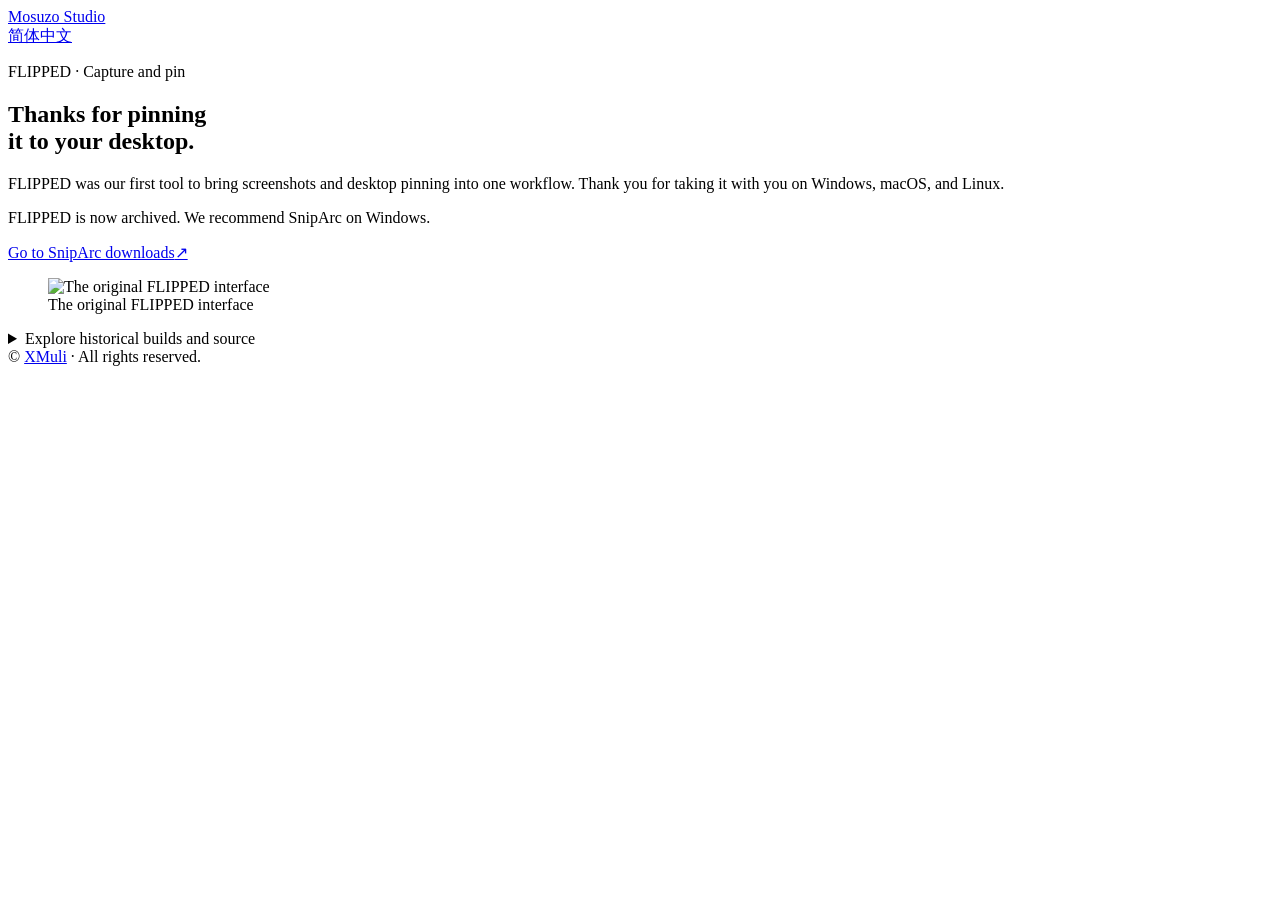
==== docs/en/index.html @ db8bcf35 "Set Chinese as the default website language" ====
<!doctype html>
<html lang="en">
<head>
  <meta charset="utf-8">
  <meta name="viewport" content="width=device-width, initial-scale=1">
  <meta name="description" content="FLIPPED was our first tool to bring screenshots and desktop pinning into one workflow. Thank you for taking it with you on Windows, macOS, and Linux.">
  <title>FLIPPED farewell · Mosuzo Studio</title>
  <link rel="stylesheet" href="farewell.css">
  <link rel="canonical" href="https://flipped.xmuli.tech/en/">
  <link rel="alternate" hreflang="zh-CN" href="https://flipped.xmuli.tech/">
</head>
<body class="legacy flipped">
<header class="top wrap">
  <a class="wordmark" href="index.html"><span class="logo-mark" aria-hidden="true"></span>Mosuzo Studio</a>
  <nav aria-label="Page navigation"><a class="language" href="../index.html" lang="zh-CN">简体中文</a></nav>
</header>
<main class="wrap">
  <section class="legacy-hero">
    <div class="hero-copy">
      <p class="eyebrow"><span></span>FLIPPED · Capture and pin</p>
      <h1>Thanks for pinning<br>it to your desktop.</h1>
      <p class="lead">FLIPPED was our first tool to bring screenshots and desktop pinning into one workflow. Thank you for taking it with you on Windows, macOS, and Linux.</p>
      <p class="follow">FLIPPED is now archived. We recommend SnipArc on Windows.</p>
      <div class="actions"><a class="button" href="https://sniparc.mosuzo.com/download">Go to SnipArc downloads<span aria-hidden="true">↗</span></a></div>
    </div>
    <figure class="art flipped-art"><div class="photo-frame"><img src="farewell-assets/flipped.webp" alt="The original FLIPPED interface" width="920" height="518"></div><figcaption>The original FLIPPED interface</figcaption></figure>
  </section>
  <details class="archive-links">
    <summary>Explore historical builds and source</summary>
    <p>If you use macOS or Linux, look for a compatible historical build on the original project’s release page.</p>
    <div><a href="https://github.com/SunnyCapturer/FlippedPages/releases">Historical releases<span aria-hidden="true">↗</span></a><a href="https://github.com/SunnyCapturer/FLIPPED">Source<span aria-hidden="true">↗</span></a><a href="index-legacy.html">Archived website<span aria-hidden="true">↗</span></a></div>
  </details>
</main>
<footer class="footer wrap"><span>© <a href="https://github.com/XMuli">XMuli</a> · All rights reserved.</span></footer>
</body>
</html>
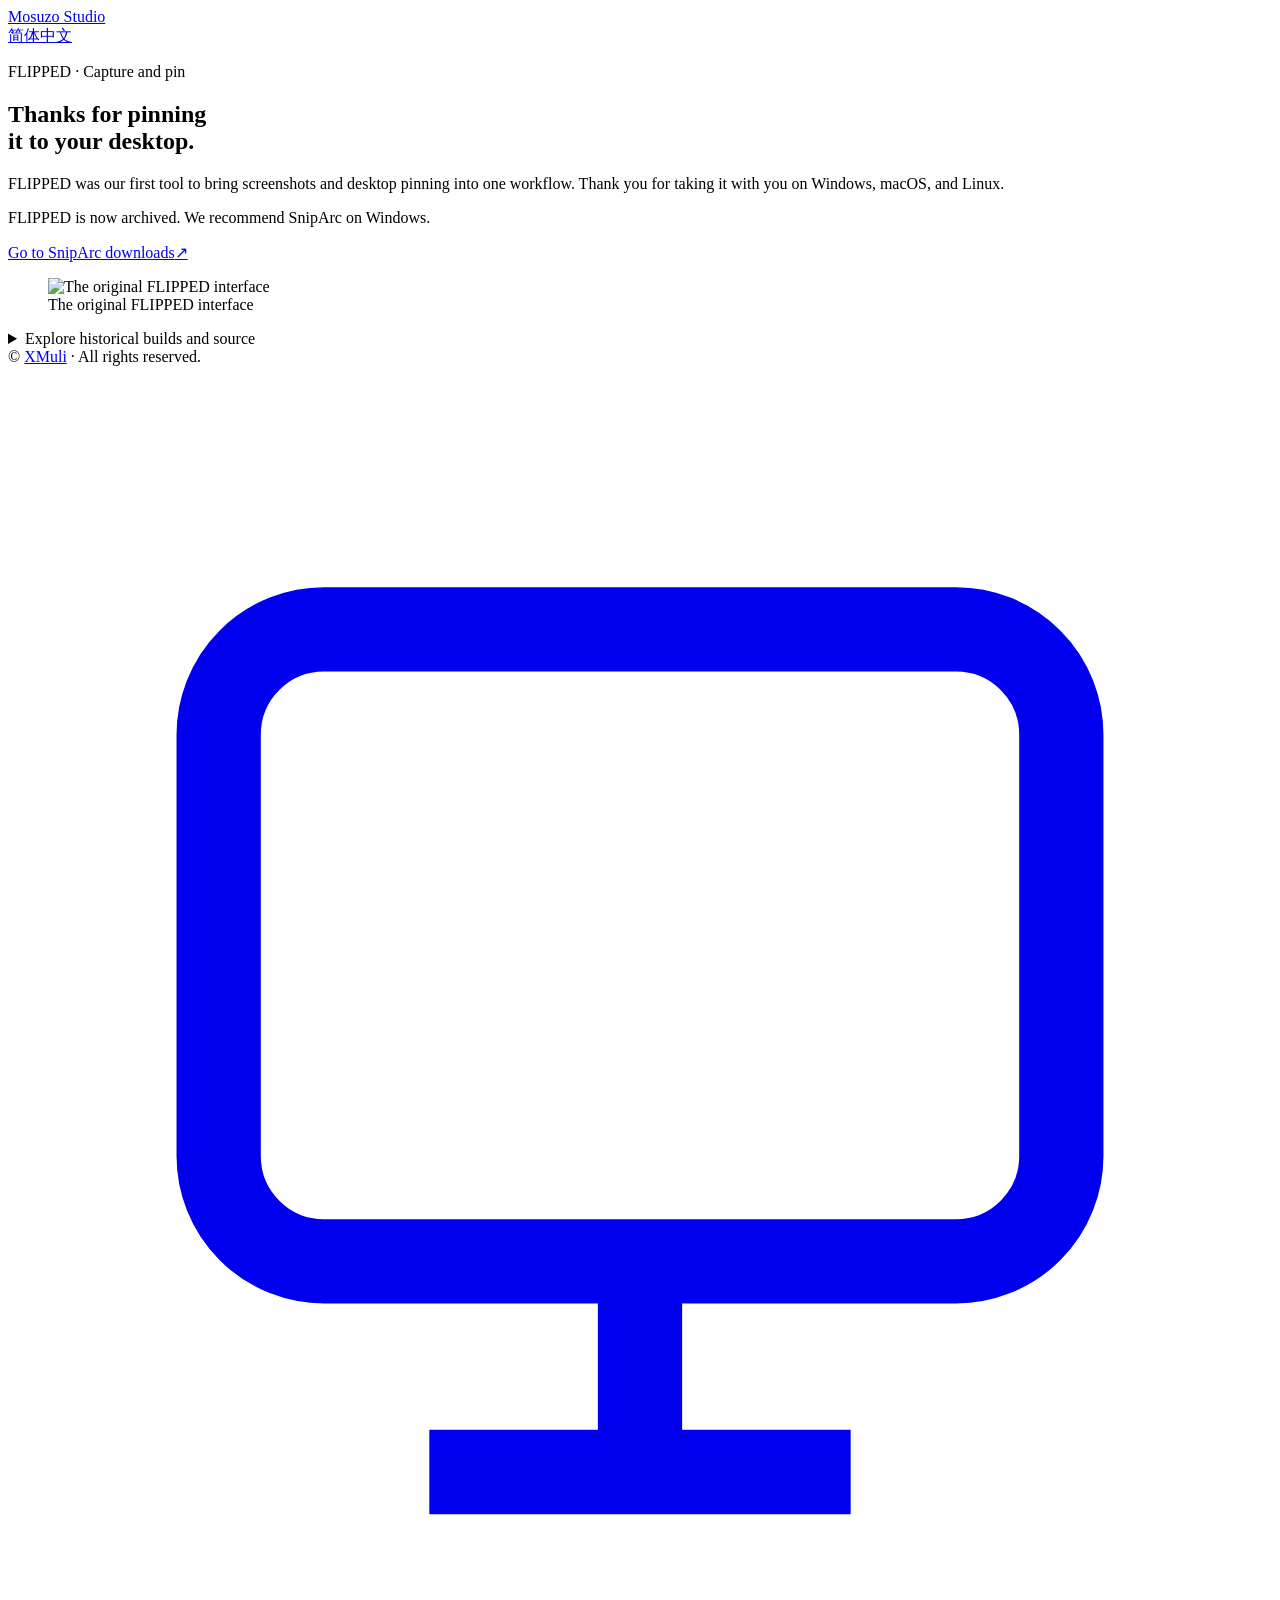
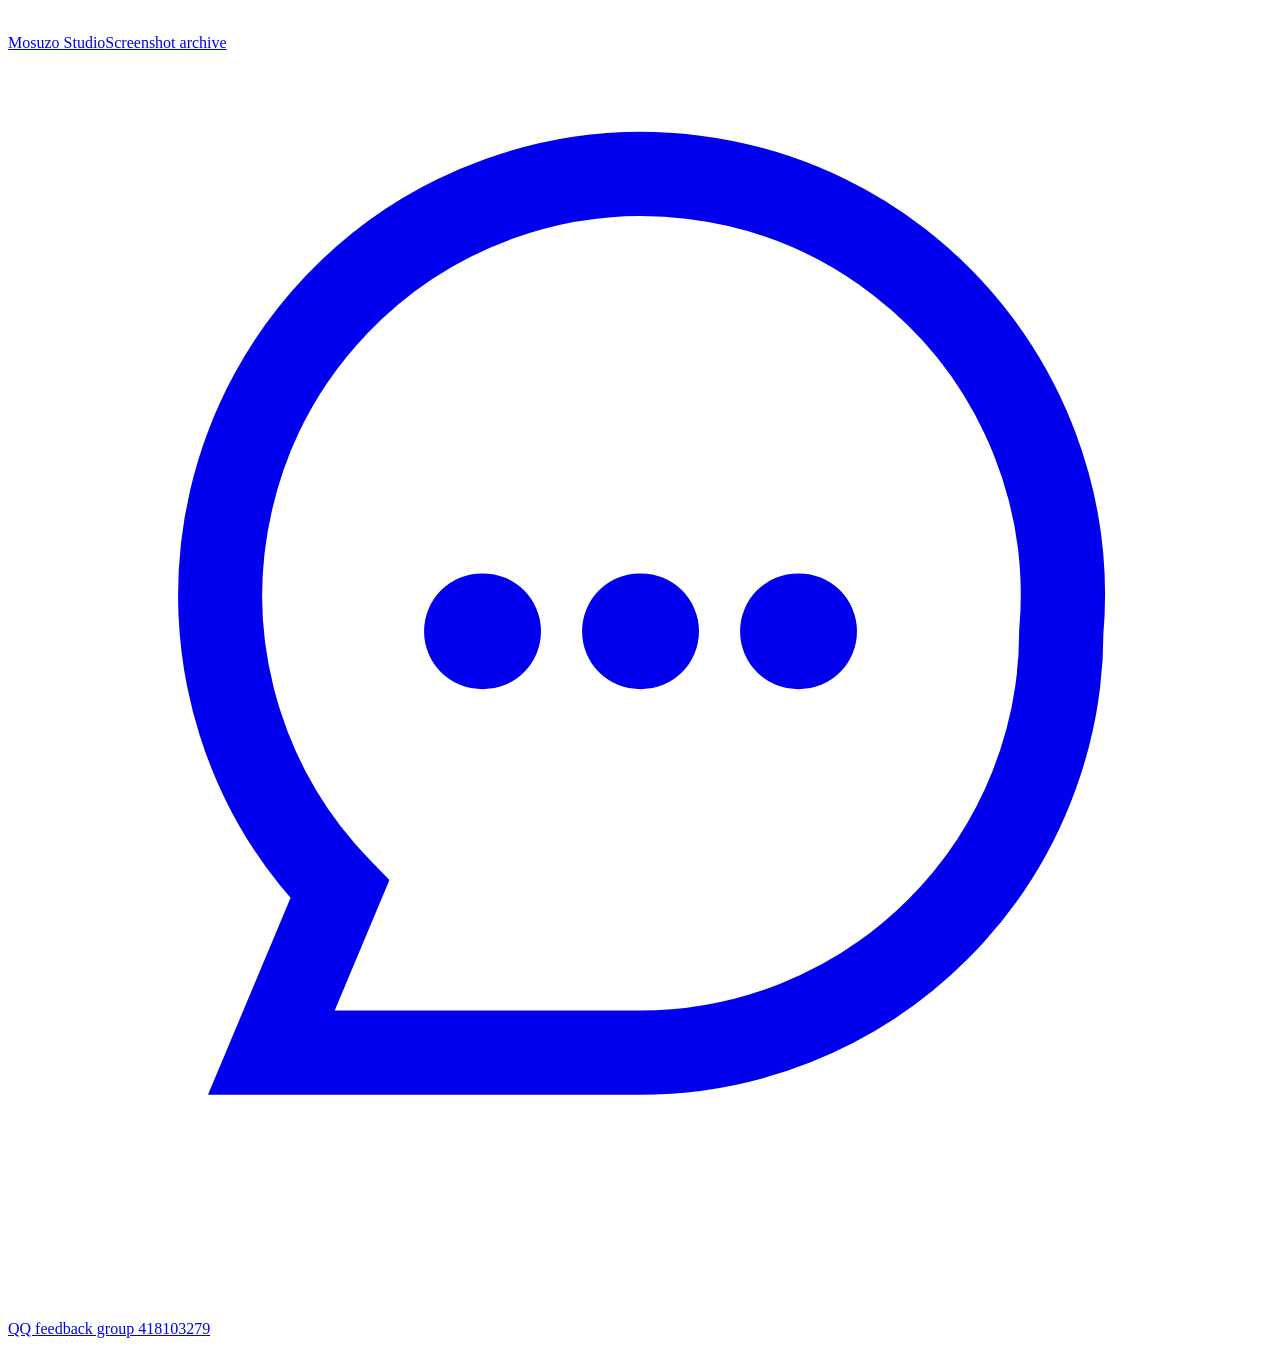
==== commit c45c5a81: "Add archive and feedback links to the website footer" ====
--- a/docs/en/index.html
+++ b/docs/en/index.html
@@ -31,6 +31,6 @@
     <div><a href="https://github.com/SunnyCapturer/FlippedPages/releases">Historical releases<span aria-hidden="true">↗</span></a><a href="https://github.com/SunnyCapturer/FLIPPED">Source<span aria-hidden="true">↗</span></a><a href="index-legacy.html">Archived website<span aria-hidden="true">↗</span></a></div>
   </details>
 </main>
-<footer class="footer wrap"><span>© <a href="https://github.com/XMuli">XMuli</a> · All rights reserved.</span></footer>
+<footer class="footer wrap"><span>© <a href="https://github.com/XMuli">XMuli</a> · All rights reserved.</span><nav class="site-contacts" aria-label="Contacts"><a href="https://mosuzo.com/"><svg class="contact-icon" viewBox="0 0 24 24" fill="none" stroke="currentColor" stroke-width="1.6" aria-hidden="true"><rect x="4" y="5" width="16" height="12" rx="2"/><path d="M8 21h8m-4-4v4"/></svg>Mosuzo Studio</a><a href="https://screenshot-archive.xmuli.tech/">Screenshot archive</a><a href="https://qm.qq.com/q/ff0xkauRdm"><svg class="contact-icon" viewBox="0 0 24 24" fill="none" stroke="currentColor" stroke-width="1.6" aria-hidden="true"><path d="M20 11a8 8 0 0 1-8 8H5l1.3-3.1A8 8 0 1 1 20 11Z"/><path d="M9 11h.02m2.98 0h.02m2.98 0h.02" stroke-width="2.2" stroke-linecap="round"/></svg>QQ feedback group 418103279</a></nav></footer>
 </body>
 </html>
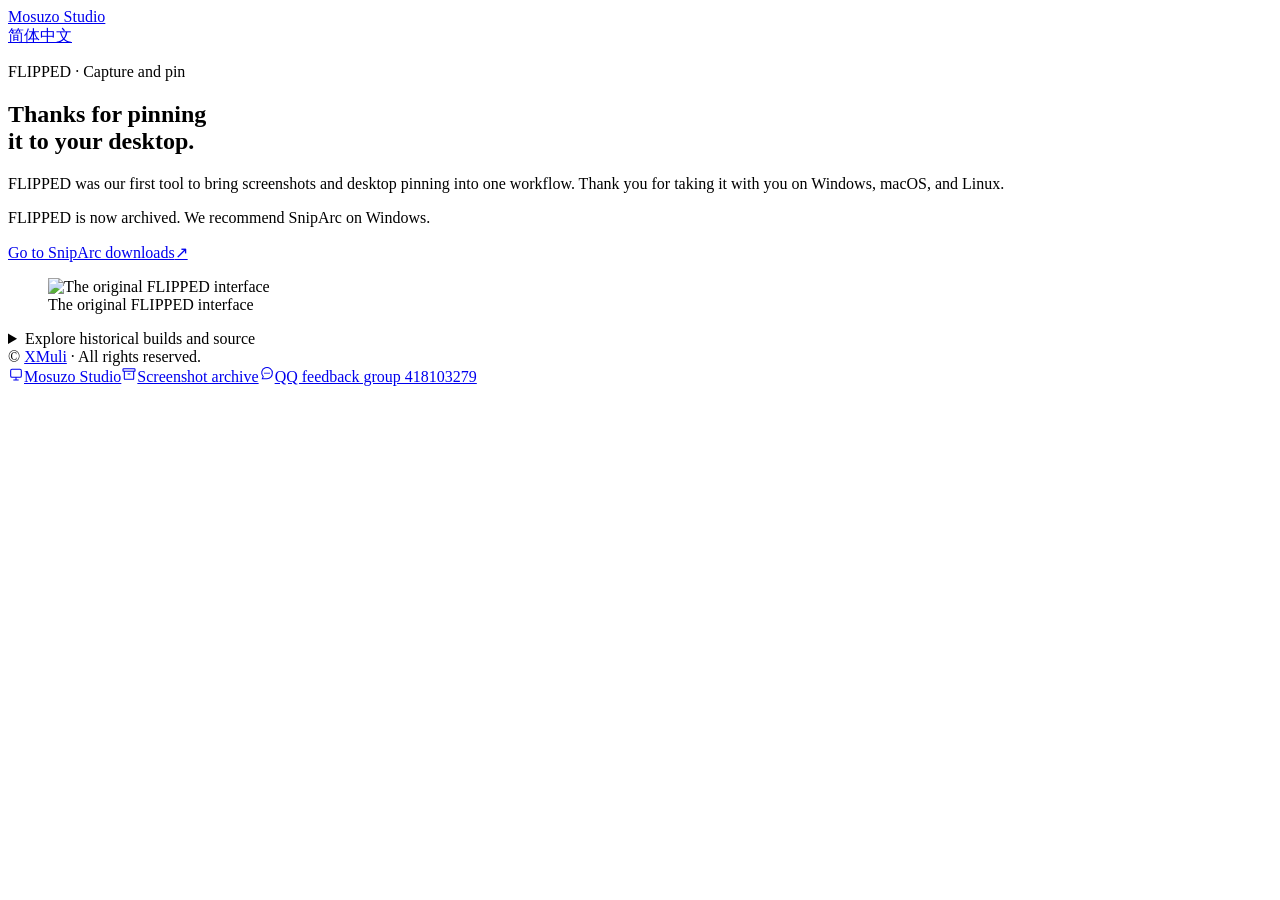
==== commit 1712a2fb: "Fix footer contact layout and refresh cached styles Add intrinsic SVG sizes, align the footer links " ====
--- a/docs/en/index.html
+++ b/docs/en/index.html
@@ -5,7 +5,7 @@
   <meta name="viewport" content="width=device-width, initial-scale=1">
   <meta name="description" content="FLIPPED was our first tool to bring screenshots and desktop pinning into one workflow. Thank you for taking it with you on Windows, macOS, and Linux.">
   <title>FLIPPED farewell · Mosuzo Studio</title>
-  <link rel="stylesheet" href="farewell.css">
+  <link rel="stylesheet" href="farewell.css?v=20261127">
   <link rel="canonical" href="https://flipped.xmuli.tech/en/">
   <link rel="alternate" hreflang="zh-CN" href="https://flipped.xmuli.tech/">
 </head>
@@ -31,6 +31,6 @@
     <div><a href="https://github.com/SunnyCapturer/FlippedPages/releases">Historical releases<span aria-hidden="true">↗</span></a><a href="https://github.com/SunnyCapturer/FLIPPED">Source<span aria-hidden="true">↗</span></a><a href="index-legacy.html">Archived website<span aria-hidden="true">↗</span></a></div>
   </details>
 </main>
-<footer class="footer wrap"><span>© <a href="https://github.com/XMuli">XMuli</a> · All rights reserved.</span><nav class="site-contacts" aria-label="Contacts"><a href="https://mosuzo.com/"><svg class="contact-icon" viewBox="0 0 24 24" fill="none" stroke="currentColor" stroke-width="1.6" aria-hidden="true"><rect x="4" y="5" width="16" height="12" rx="2"/><path d="M8 21h8m-4-4v4"/></svg>Mosuzo Studio</a><a href="https://screenshot-archive.xmuli.tech/">Screenshot archive</a><a href="https://qm.qq.com/q/ff0xkauRdm"><svg class="contact-icon" viewBox="0 0 24 24" fill="none" stroke="currentColor" stroke-width="1.6" aria-hidden="true"><path d="M20 11a8 8 0 0 1-8 8H5l1.3-3.1A8 8 0 1 1 20 11Z"/><path d="M9 11h.02m2.98 0h.02m2.98 0h.02" stroke-width="2.2" stroke-linecap="round"/></svg>QQ feedback group 418103279</a></nav></footer>
+<footer class="footer wrap"><span>© <a href="https://github.com/XMuli">XMuli</a> · All rights reserved.</span><nav class="site-contacts" aria-label="Contacts"><a href="https://mosuzo.com/"><svg class="contact-icon" width="16" height="16" viewBox="0 0 24 24" fill="none" stroke="currentColor" stroke-width="1.6" aria-hidden="true"><rect x="4" y="5" width="16" height="12" rx="2"/><path d="M8 21h8m-4-4v4"/></svg>Mosuzo Studio</a><a href="https://screenshot-archive.xmuli.tech/"><svg class="contact-icon" width="16" height="16" viewBox="0 0 24 24" fill="none" stroke="currentColor" stroke-width="1.6" aria-hidden="true"><rect x="3" y="4" width="18" height="4" rx="1"/><path d="M5 8v11a1 1 0 0 0 1 1h12a1 1 0 0 0 1-1V8"/><path d="M10 12h4"/></svg>Screenshot archive</a><a href="https://qm.qq.com/q/ff0xkauRdm"><svg class="contact-icon" width="16" height="16" viewBox="0 0 24 24" fill="none" stroke="currentColor" stroke-width="1.6" aria-hidden="true"><path d="M20 11a8 8 0 0 1-8 8H5l1.3-3.1A8 8 0 1 1 20 11Z"/><path d="M9 11h.02m2.98 0h.02m2.98 0h.02" stroke-width="2.2" stroke-linecap="round"/></svg>QQ feedback group 418103279</a></nav></footer>
 </body>
 </html>
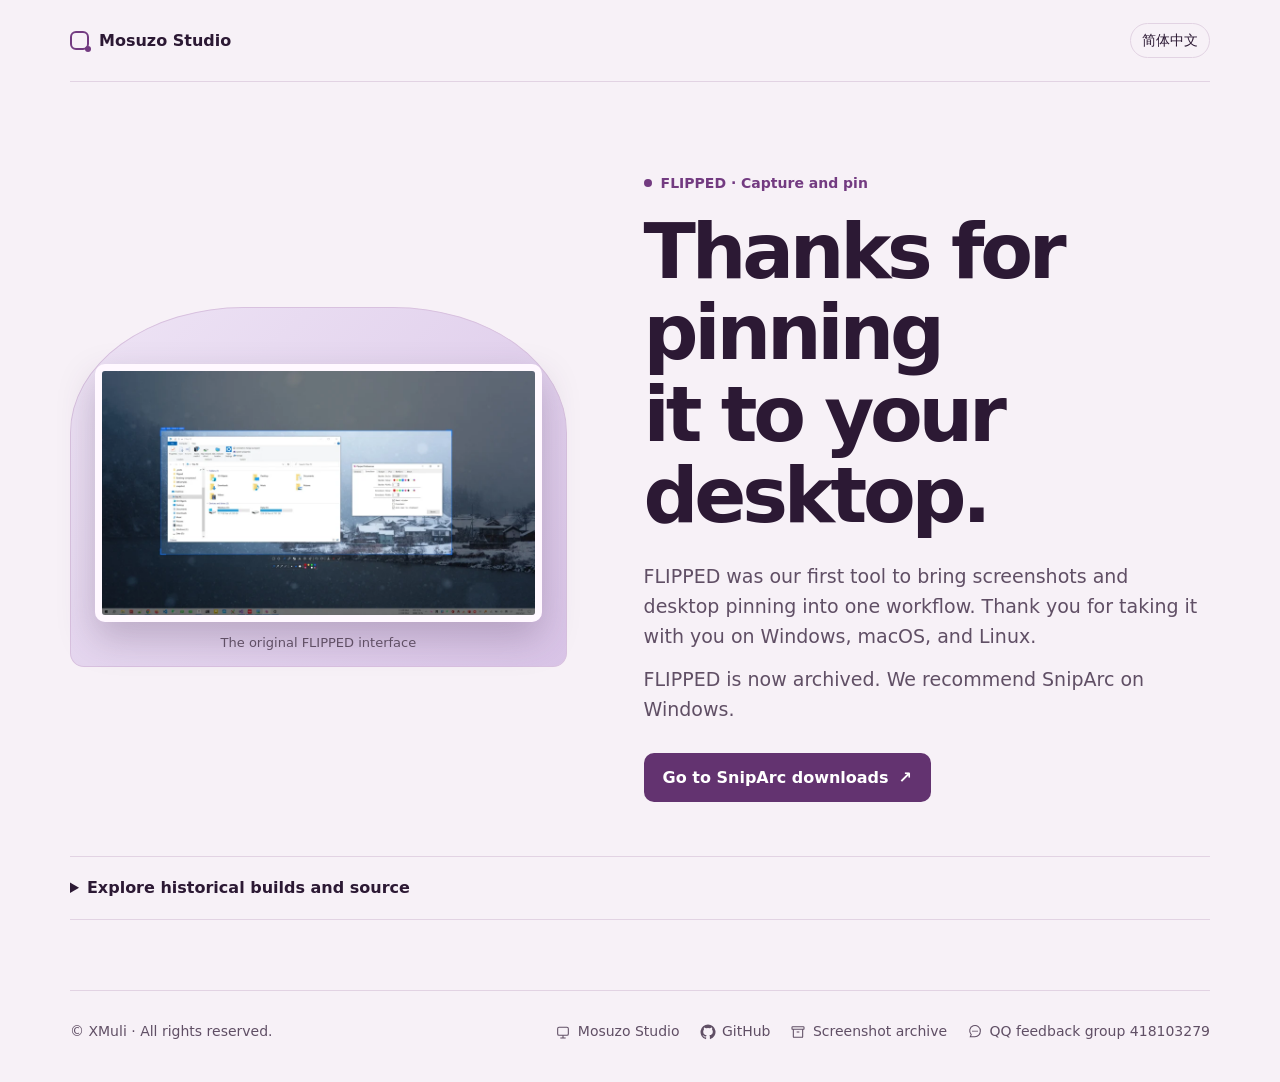
==== commit 62f2fd62: "Refresh bilingual README and footer contacts Rewrite the READMEs with a project screenshot and logo " ====
--- a/docs/en/index.html
+++ b/docs/en/index.html
@@ -5,7 +5,7 @@
   <meta name="viewport" content="width=device-width, initial-scale=1">
   <meta name="description" content="FLIPPED was our first tool to bring screenshots and desktop pinning into one workflow. Thank you for taking it with you on Windows, macOS, and Linux.">
   <title>FLIPPED farewell · Mosuzo Studio</title>
-  <link rel="stylesheet" href="farewell.css?v=20261127">
+  <link rel="stylesheet" href="../farewell.css?v=20261127">
   <link rel="canonical" href="https://flipped.xmuli.tech/en/">
   <link rel="alternate" hreflang="zh-CN" href="https://flipped.xmuli.tech/">
 </head>
@@ -23,7 +23,7 @@
       <p class="follow">FLIPPED is now archived. We recommend SnipArc on Windows.</p>
       <div class="actions"><a class="button" href="https://sniparc.mosuzo.com/download">Go to SnipArc downloads<span aria-hidden="true">↗</span></a></div>
     </div>
-    <figure class="art flipped-art"><div class="photo-frame"><img src="farewell-assets/flipped.webp" alt="The original FLIPPED interface" width="920" height="518"></div><figcaption>The original FLIPPED interface</figcaption></figure>
+    <figure class="art flipped-art"><div class="photo-frame"><img src="../farewell-assets/flipped.webp" alt="The original FLIPPED interface" width="920" height="518"></div><figcaption>The original FLIPPED interface</figcaption></figure>
   </section>
   <details class="archive-links">
     <summary>Explore historical builds and source</summary>
@@ -31,6 +31,6 @@
     <div><a href="https://github.com/SunnyCapturer/FlippedPages/releases">Historical releases<span aria-hidden="true">↗</span></a><a href="https://github.com/SunnyCapturer/FLIPPED">Source<span aria-hidden="true">↗</span></a><a href="index-legacy.html">Archived website<span aria-hidden="true">↗</span></a></div>
   </details>
 </main>
-<footer class="footer wrap"><span>© <a href="https://github.com/XMuli">XMuli</a> · All rights reserved.</span><nav class="site-contacts" aria-label="Contacts"><a href="https://mosuzo.com/"><svg class="contact-icon" width="16" height="16" viewBox="0 0 24 24" fill="none" stroke="currentColor" stroke-width="1.6" aria-hidden="true"><rect x="4" y="5" width="16" height="12" rx="2"/><path d="M8 21h8m-4-4v4"/></svg>Mosuzo Studio</a><a href="https://screenshot-archive.xmuli.tech/"><svg class="contact-icon" width="16" height="16" viewBox="0 0 24 24" fill="none" stroke="currentColor" stroke-width="1.6" aria-hidden="true"><rect x="3" y="4" width="18" height="4" rx="1"/><path d="M5 8v11a1 1 0 0 0 1 1h12a1 1 0 0 0 1-1V8"/><path d="M10 12h4"/></svg>Screenshot archive</a><a href="https://qm.qq.com/q/ff0xkauRdm"><svg class="contact-icon" width="16" height="16" viewBox="0 0 24 24" fill="none" stroke="currentColor" stroke-width="1.6" aria-hidden="true"><path d="M20 11a8 8 0 0 1-8 8H5l1.3-3.1A8 8 0 1 1 20 11Z"/><path d="M9 11h.02m2.98 0h.02m2.98 0h.02" stroke-width="2.2" stroke-linecap="round"/></svg>QQ feedback group 418103279</a></nav></footer>
+<footer class="footer wrap"><span>© <a href="https://github.com/XMuli">XMuli</a> · All rights reserved.</span><nav class="site-contacts" aria-label="Contacts"><a href="https://mosuzo.com/"><svg class="contact-icon" width="16" height="16" viewBox="0 0 24 24" fill="none" stroke="currentColor" stroke-width="1.6" aria-hidden="true"><rect x="4" y="5" width="16" height="12" rx="2"/><path d="M8 21h8m-4-4v4"/></svg>Mosuzo Studio</a><a href="https://github.com/XMuli"><svg class="contact-icon" width="16" height="16" viewBox="0 0 24 24" fill="currentColor" aria-hidden="true"><path d="M12 .75a11.25 11.25 0 0 0-3.56 21.92c.56.1.77-.24.77-.54v-2.1c-3.13.68-3.79-1.33-3.79-1.33-.51-1.3-1.25-1.64-1.25-1.64-1.02-.7.08-.69.08-.69 1.13.08 1.72 1.16 1.72 1.16 1 1.72 2.64 1.22 3.28.93.1-.73.39-1.22.71-1.5-2.5-.29-5.13-1.25-5.13-5.57 0-1.23.44-2.24 1.16-3.03-.12-.28-.5-1.43.11-2.98 0 0 .95-.31 3.1 1.16a10.76 10.76 0 0 1 5.64 0c2.15-1.47 3.1-1.16 3.1-1.16.61 1.55.23 2.7.11 2.98.72.79 1.16 1.8 1.16 3.03 0 4.33-2.63 5.28-5.14 5.56.4.35.76 1.03.76 2.08v3.1c0 .3.21.65.78.54A11.25 11.25 0 0 0 12 .75Z"/></svg>GitHub</a><a href="https://screenshot-archive.xmuli.tech/"><svg class="contact-icon" width="16" height="16" viewBox="0 0 24 24" fill="none" stroke="currentColor" stroke-width="1.6" aria-hidden="true"><rect x="3" y="4" width="18" height="4" rx="1"/><path d="M5 8v11a1 1 0 0 0 1 1h12a1 1 0 0 0 1-1V8"/><path d="M10 12h4"/></svg>Screenshot archive</a><a href="https://qm.qq.com/q/ff0xkauRdm"><svg class="contact-icon" width="16" height="16" viewBox="0 0 24 24" fill="none" stroke="currentColor" stroke-width="1.6" aria-hidden="true"><path d="M20 11a8 8 0 0 1-8 8H5l1.3-3.1A8 8 0 1 1 20 11Z"/><path d="M9 11h.02m2.98 0h.02m2.98 0h.02" stroke-width="2.2" stroke-linecap="round"/></svg>QQ feedback group 418103279</a></nav></footer>
 </body>
 </html>
--- a/docs/farewell.css
+++ b/docs/farewell.css
@@ -0,0 +1,160 @@
+:root {
+  font-family: "Segoe UI", "Microsoft YaHei UI", system-ui, sans-serif;
+  font-synthesis: none;
+  line-height: 1.6;
+}
+*, *::before, *::after { box-sizing: border-box; }
+body, h1, h2, p, figure { margin: 0; }
+body {
+  --bg: #f8f7f4;
+  --ink: #201d30;
+  --muted: #57536a;
+  --line: #ddd8e4;
+  --accent: #5542be;
+  --button: #5542be;
+  --button-text: #fff;
+  background: var(--bg);
+  color: var(--ink);
+}
+a { color: inherit; text-underline-offset: .25em; }
+a:focus-visible, summary:focus-visible { outline: 3px solid var(--accent); outline-offset: 5px; }
+img { display: block; max-width: 100%; height: auto; }
+.wrap { width: min(1140px, calc(100% - 104px)); margin-inline: auto; }
+.top, .footer { display: flex; align-items: center; justify-content: space-between; gap: 18px; }
+.top { min-height: 82px; border-bottom: 1px solid var(--line); }
+.wordmark, nav, .language, .button, .text-link, .card-link { display: inline-flex; align-items: center; gap: 10px; }
+.top a, .footer a, .back, .project { text-decoration: none; }
+.top a:hover, .footer a:hover, .back:hover { text-decoration: underline; }
+.wordmark { font-weight: 700; }
+.logo-mark { position: relative; width: 19px; height: 19px; border: 2px solid currentColor; border-radius: 6px; color: var(--accent); }
+.logo-mark::after { content: ""; position: absolute; width: 6px; height: 6px; bottom: -4px; right: -4px; background: currentColor; border-radius: 50%; }
+nav { gap: 24px; font-size: 14px; }
+.language { padding: 5px 11px; border: 1px solid var(--line); border-radius: 100px; }
+.eyebrow { color: var(--accent); font-weight: 700; font-size: 14px; display: flex; align-items: center; gap: 9px; }
+.eyebrow > span { width: 8px; height: 8px; border-radius: 50%; background: currentColor; flex: none; }
+h1 { font-size: clamp(48px, 6vw, 88px); line-height: 1.06; letter-spacing: -.055em; font-weight: 780; margin: 17px 0 24px; }
+html[lang="en"] h1 { text-wrap: balance; }
+.lead, .follow { color: var(--muted); max-width: 37rem; font-size: clamp(16px, 1.6vw, 19px); }
+.follow { margin-top: 12px; }
+.actions { display: flex; flex-wrap: wrap; align-items: center; gap: 12px 22px; margin-top: 28px; }
+.button { background: var(--button); color: var(--button-text); padding: 12px 19px; border-radius: 10px; text-decoration: none; font-weight: 700; white-space: nowrap; }
+.button:hover { filter: brightness(.9); }
+.text-link { font-weight: 650; color: var(--accent); text-decoration: none; }
+.text-link:hover { text-decoration: underline; }
+.footer { border-top: 1px solid var(--line); color: var(--muted); font-size: 14px; padding: 19px 0 28px; margin-top: 70px; }
+.home-hero, .legacy-hero { display: grid; align-items: center; grid-template-columns: minmax(0, 1.03fr) minmax(0, 1fr); gap: clamp(35px, 6vw, 90px); }
+.home-hero { padding-block: clamp(55px, 8vw, 111px) 75px; }
+.main-art { position: relative; display: grid; place-items: center; min-height: 418px; isolation: isolate; background: #e8e2fe; border: 1px solid #d7cbf7; border-radius: 22px; overflow: hidden; padding: 52px 40px 30px; }
+.main-art img { position: relative; width: min(86%, 300px); border-radius: 13px; box-shadow: 0 18px 45px #30245c3b; }
+.art-grid { position: absolute; inset: 0; z-index: -1; background: radial-gradient(ellipse at 85% 15%, #faf7ff, transparent 57%), repeating-linear-gradient(0deg, #7864b516 0 1px, transparent 1px 31px), repeating-linear-gradient(90deg, #7864b516 0 1px, transparent 1px 31px); }
+.art-caption { position: absolute; top: 18px; left: 19px; right: 19px; display: flex; align-items: center; justify-content: space-between; gap: 8px; font-size: 12px; color: #554774; }
+.art-caption strong { font-size: 17px; color: #2e2351; }
+.projects { scroll-margin-top: 22px; padding-block: 27px 0; border-top: 1px solid var(--line); }
+.section-heading h2, .last-call h2 { font-size: clamp(29px, 4vw, 49px); letter-spacing: -.04em; line-height: 1.16; margin: 6px 0 8px; }
+.section-heading > p:last-child, .last-call p { color: var(--muted); }
+.project-grid { display: grid; grid-template-columns: repeat(4, minmax(0, 1fr)); gap: 13px; margin-top: 21px; }
+.project { display: grid; align-content: start; gap: 5px; min-height: 174px; padding: 16px; border-radius: 13px; border: 1px solid transparent; font-size: 14px; }
+.project:hover { border-color: currentColor; }
+.project strong { font-size: clamp(18px, 2.3vw, 29px); line-height: 1.2; overflow-wrap: anywhere; }
+.project-period { font-size: 12px; font-weight: 650; }
+.card-link { margin-top: 8px; font-weight: 700; }
+.shotx-card { color: #d6f8df; background: #162a22; }
+.flipped-card { color: #3b2951; background: #eee3f3; }
+.sunny-card { color: #673b20; background: #fae8c6; }
+.sunnycapturer-card { color: #253b81; background: #e0e9ff; }
+.last-call { display: flex; align-items: center; justify-content: space-between; gap: 22px; margin-top: 52px; padding: 26px 28px; background: #eeeafb; border: 1px solid #ddd5f3; border-radius: 15px; }
+.last-call h2 { margin-top: 0; font-size: clamp(25px, 3.5vw, 37px); }
+.back { display: inline-block; color: var(--muted); font-size: 14px; margin-top: 24px; }
+.legacy-hero { padding-block: clamp(45px, 7vw, 94px) 54px; }
+.art { min-width: 0; }
+.art figcaption { font-size: 13px; color: var(--muted); }
+.archive-links { padding: 18px 0; border-top: 1px solid var(--line); border-bottom: 1px solid var(--line); }
+.archive-links summary { width: fit-content; font-weight: 680; cursor: pointer; }
+.archive-links p { color: var(--muted); margin: 10px 0; }
+.archive-links div { display: flex; flex-wrap: wrap; gap: 6px 16px; }
+.archive-links a { display: inline-flex; gap: 6px; color: var(--accent); font-weight: 650; }
+
+.shotx { --bg: #101d18; --ink: #effff2; --muted: #b1c8ba; --line: #354b3f; --accent: #a0edb7; --button: #a8edba; --button-text: #102617; }
+.shotx .wordmark, .shotx .eyebrow, .shotx .terminal, .shotx .archive-links summary { font-family: Consolas, "Microsoft YaHei UI", monospace; }
+.shotx .button, .shotx .language { border-radius: 4px; }
+.terminal { background: #14271d; border: 1px solid #426651; border-radius: 10px; box-shadow: 0 20px 50px #090f0c7a; overflow: hidden; }
+.terminal-bar, .window-bar { display: flex; align-items: center; gap: 6px; min-height: 41px; padding: 0 13px; }
+.terminal-bar { border-bottom: 1px solid #395645; color: #c6dacc; font-size: 12px; }
+.terminal-bar i, .window-bar i { width: 7px; height: 7px; border-radius: 50%; background: currentColor; opacity: .68; }
+.terminal-bar span { margin-left: 6px; }
+.terminal-body { display: grid; min-height: 318px; place-content: center; justify-items: center; gap: 11px; color: #c2efd0; background: repeating-linear-gradient(90deg,#87bb9215 0 1px,transparent 1px 24px), repeating-linear-gradient(0deg,#87bb9215 0 1px,transparent 1px 24px); }
+.terminal-body > span { color: #adc5b7; font-size: 12px; }
+.reticle { position: relative; width: min(220px, 48vw); aspect-ratio: 1.65; border: 1px dashed #9cebaf; background: #89d5a018; margin-bottom: 5px; display: grid; place-items: center; }
+.reticle::before { content: "+"; color: #a0edb7; font-size: 29px; }
+.reticle::after, .reticle i { content: ""; position: absolute; width: 10px; height: 10px; border: 2px solid #9cebaf; background: #14271d; }
+.reticle::after { right: -5px; bottom: -5px; }
+.reticle i { left: -5px; top: -5px; }
+
+.flipped { --bg: #f7f1f7; --ink: #2c1934; --muted: #604f65; --line: #e2d3e3; --accent: #733b81; --button: #633370; }
+.flipped .legacy-hero { grid-template-columns: minmax(0, 1fr) minmax(0, 1.14fr); }
+.flipped .legacy-hero .hero-copy { grid-column: 2; grid-row: 1; }
+.flipped .flipped-art { grid-column: 1; grid-row: 1; }
+.flipped-art { padding: 22px 24px 12px; background: linear-gradient(135deg,#eee4f5,#d9c4e7); border: 1px solid #d8c1df; border-radius: 35% 35% 14px 14px; }
+.photo-frame { border: 7px solid #fff8ff; border-radius: 10px; margin-top: 34px; box-shadow: 0 16px 36px #47325243; overflow: hidden; }
+.flipped-art figcaption { text-align: center; padding-top: 11px; }
+
+.sunny { --bg: #fff7e7; --ink: #442c1e; --muted: #70513a; --line: #ead9bd; --accent: #8d440e; --button: #8a4217; }
+.sunny h1 { font-family: Georgia, "Songti SC", SimSun, serif; font-weight: 700; }
+.sunny .button { border-radius: 100px; }
+.postcard { background: #fffcf0; border: 1px solid #ead4ab; padding: 12px; box-shadow: 0 20px 37px #50341121; transform: rotate(3deg); margin: 8px; }
+.sun-scene { position: relative; display: grid; place-items: center; min-height: 240px; isolation: isolate; overflow: hidden; background: #fbe5af; }
+.sun-scene i { position: absolute; width: 42%; aspect-ratio: 1; border-radius: 50%; background: #ed9c42; top: 18%; }
+.sun-scene b, .sun-scene span { position: absolute; bottom: -62%; border-radius: 50%; width: 104%; aspect-ratio: 1; }
+.sun-scene b { background: #c66b43; left: -28%; }
+.sun-scene span { background: #df8056; right: -37%; bottom: -74%; }
+.postcard figcaption { display: flex; flex-wrap: wrap; align-items: baseline; justify-content: space-between; gap: 4px 12px; padding: 8px 5px 1px; }
+.postcard strong { font-family: Georgia, serif; font-size: 26px; color: #713b23; }
+
+.sunnycapturer { --bg: #eef3fe; --ink: #172758; --muted: #445580; --line: #d0dcf5; --accent: #2b48aa; --button: #2c48ad; }
+.sunnycapturer .legacy-hero { grid-template-columns: 1fr; text-align: center; gap: 28px; }
+.sunnycapturer .hero-copy { display: grid; justify-items: center; }
+.sunnycapturer h1 br { display: none; }
+.sunnycapturer .actions { justify-content: center; }
+.capturer-art { width: min(100%, 720px); margin-inline: auto; isolation: isolate; position: relative; padding: 38px 32px 11px; border-radius: 18px; background: linear-gradient(137deg,#dbe8ff,#d7d7fa); overflow: hidden; border: 1px solid #d1dafa; }
+.capturer-orbit { position: absolute; z-index: -1; inset: -60% 18% auto; aspect-ratio: 1; border-radius: 50%; border: 1px solid #8c9bda94; box-shadow: 0 0 0 15px #e2e9ff77, 0 0 0 36px #8c9bda26; }
+.capturer-window { overflow: hidden; border-radius: 10px; box-shadow: 0 14px 30px #293f8434; background: #fff; text-align: left; }
+.window-bar { min-height: 29px; color: #6375ad; background: #f6f8ff; border-bottom: 1px solid #e0e6fa; }
+.capturer-window img { width: 100%; }
+.capturer-art figcaption { margin-top: 10px; }
+
+@media (max-width: 960px) {
+  .wrap { width: calc(100% - 58px); }
+  .main-art { min-height: 350px; }
+  .project-grid { grid-template-columns: repeat(2, minmax(0, 1fr)); }
+}
+@media (max-width: 700px) {
+  .wrap { width: calc(100% - 34px); }
+  .top { min-height: 63px; }
+  nav { gap: 9px; }
+  .top nav > a:first-child { display: none; }
+  .home-hero, .legacy-hero, .flipped .legacy-hero { grid-template-columns: minmax(0, 1fr); gap: 29px; padding-block: 40px 44px; }
+  .flipped .legacy-hero .hero-copy, .flipped .flipped-art { grid-column: auto; grid-row: auto; }
+  .main-art { min-height: 0; padding: 51px 25px 23px; }
+  h1 { margin-block: 14px 16px; font-size: clamp(41px, 9vw, 64px); }
+  .photo-frame { margin-top: 16px; }
+  .terminal-body { min-height: 230px; }
+  .sun-scene { min-height: 185px; }
+  .capturer-art { padding-inline: 15px; }
+  .last-call { align-items: flex-start; flex-direction: column; padding: 19px; }
+  .footer { margin-top: 46px; }
+}
+@media (max-width: 380px) {
+  .project-grid { grid-template-columns: 1fr; }
+  .project { min-height: auto; }
+  .art-caption { left: 11px; right: 11px; }
+}
+
+.site-contacts { display: flex; flex-wrap: wrap; align-items: center; gap: .1rem 1.25rem; font-size: .875rem; }
+.site-contacts a { display: inline-flex; align-items: center; gap: .4rem; min-height: 44px; white-space: nowrap; text-decoration: none; }
+.site-contacts a:hover { text-decoration: underline; }
+.site-contacts .contact-icon { width: 1rem; height: 1rem; flex: none; }
+footer:has(.site-contacts) { display: flex; flex-wrap: wrap; align-items: center; justify-content: space-between; gap: .25rem 1.25rem; }
+@media (max-width: 700px) {
+  footer:has(.site-contacts) { align-items: flex-start; }
+  .site-contacts { gap: .1rem 1rem; }
+}
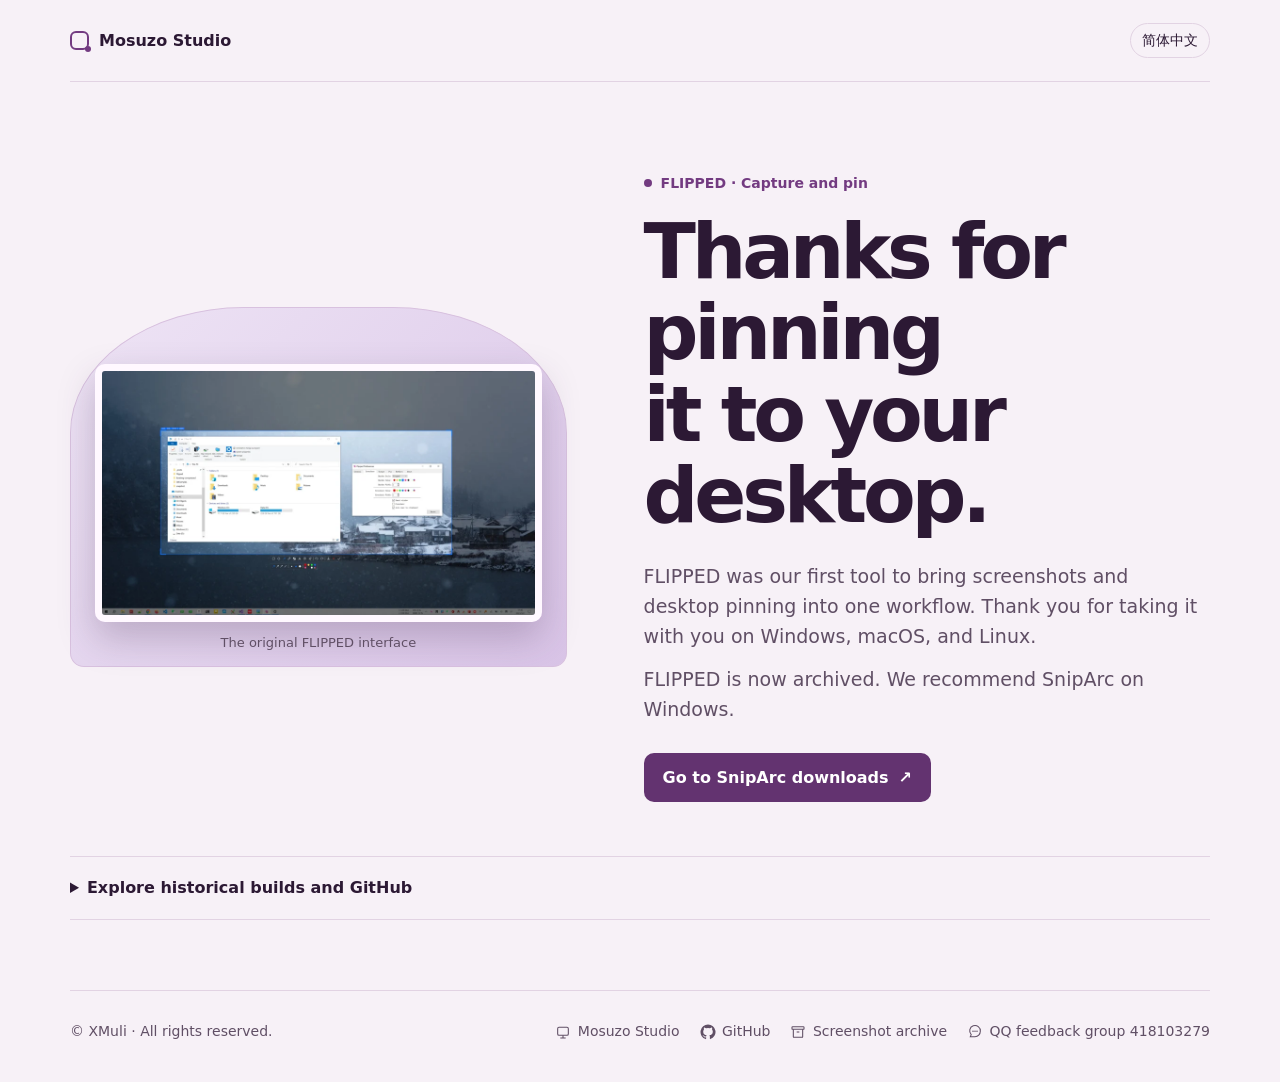
==== commit a392a249: "Use GitHub labels instead of source wording Replace the source link labels and the historical-builds" ====
--- a/docs/en/index.html
+++ b/docs/en/index.html
@@ -26,9 +26,9 @@
     <figure class="art flipped-art"><div class="photo-frame"><img src="../farewell-assets/flipped.webp" alt="The original FLIPPED interface" width="920" height="518"></div><figcaption>The original FLIPPED interface</figcaption></figure>
   </section>
   <details class="archive-links">
-    <summary>Explore historical builds and source</summary>
+    <summary>Explore historical builds and GitHub</summary>
     <p>If you use macOS or Linux, look for a compatible historical build on the original project’s release page.</p>
-    <div><a href="https://github.com/SunnyCapturer/FlippedPages/releases">Historical releases<span aria-hidden="true">↗</span></a><a href="https://github.com/SunnyCapturer/FLIPPED">Source<span aria-hidden="true">↗</span></a><a href="index-legacy.html">Archived website<span aria-hidden="true">↗</span></a></div>
+    <div><a href="https://github.com/SunnyCapturer/FlippedPages/releases">Historical releases<span aria-hidden="true">↗</span></a><a href="https://github.com/SunnyCapturer/FLIPPED">GitHub<span aria-hidden="true">↗</span></a><a href="index-legacy.html">Archived website<span aria-hidden="true">↗</span></a></div>
   </details>
 </main>
 <footer class="footer wrap"><span>© <a href="https://github.com/XMuli">XMuli</a> · All rights reserved.</span><nav class="site-contacts" aria-label="Contacts"><a href="https://mosuzo.com/"><svg class="contact-icon" width="16" height="16" viewBox="0 0 24 24" fill="none" stroke="currentColor" stroke-width="1.6" aria-hidden="true"><rect x="4" y="5" width="16" height="12" rx="2"/><path d="M8 21h8m-4-4v4"/></svg>Mosuzo Studio</a><a href="https://github.com/XMuli"><svg class="contact-icon" width="16" height="16" viewBox="0 0 24 24" fill="currentColor" aria-hidden="true"><path d="M12 .75a11.25 11.25 0 0 0-3.56 21.92c.56.1.77-.24.77-.54v-2.1c-3.13.68-3.79-1.33-3.79-1.33-.51-1.3-1.25-1.64-1.25-1.64-1.02-.7.08-.69.08-.69 1.13.08 1.72 1.16 1.72 1.16 1 1.72 2.64 1.22 3.28.93.1-.73.39-1.22.71-1.5-2.5-.29-5.13-1.25-5.13-5.57 0-1.23.44-2.24 1.16-3.03-.12-.28-.5-1.43.11-2.98 0 0 .95-.31 3.1 1.16a10.76 10.76 0 0 1 5.64 0c2.15-1.47 3.1-1.16 3.1-1.16.61 1.55.23 2.7.11 2.98.72.79 1.16 1.8 1.16 3.03 0 4.33-2.63 5.28-5.14 5.56.4.35.76 1.03.76 2.08v3.1c0 .3.21.65.78.54A11.25 11.25 0 0 0 12 .75Z"/></svg>GitHub</a><a href="https://screenshot-archive.xmuli.tech/"><svg class="contact-icon" width="16" height="16" viewBox="0 0 24 24" fill="none" stroke="currentColor" stroke-width="1.6" aria-hidden="true"><rect x="3" y="4" width="18" height="4" rx="1"/><path d="M5 8v11a1 1 0 0 0 1 1h12a1 1 0 0 0 1-1V8"/><path d="M10 12h4"/></svg>Screenshot archive</a><a href="https://qm.qq.com/q/ff0xkauRdm"><svg class="contact-icon" width="16" height="16" viewBox="0 0 24 24" fill="none" stroke="currentColor" stroke-width="1.6" aria-hidden="true"><path d="M20 11a8 8 0 0 1-8 8H5l1.3-3.1A8 8 0 1 1 20 11Z"/><path d="M9 11h.02m2.98 0h.02m2.98 0h.02" stroke-width="2.2" stroke-linecap="round"/></svg>QQ feedback group 418103279</a></nav></footer>
